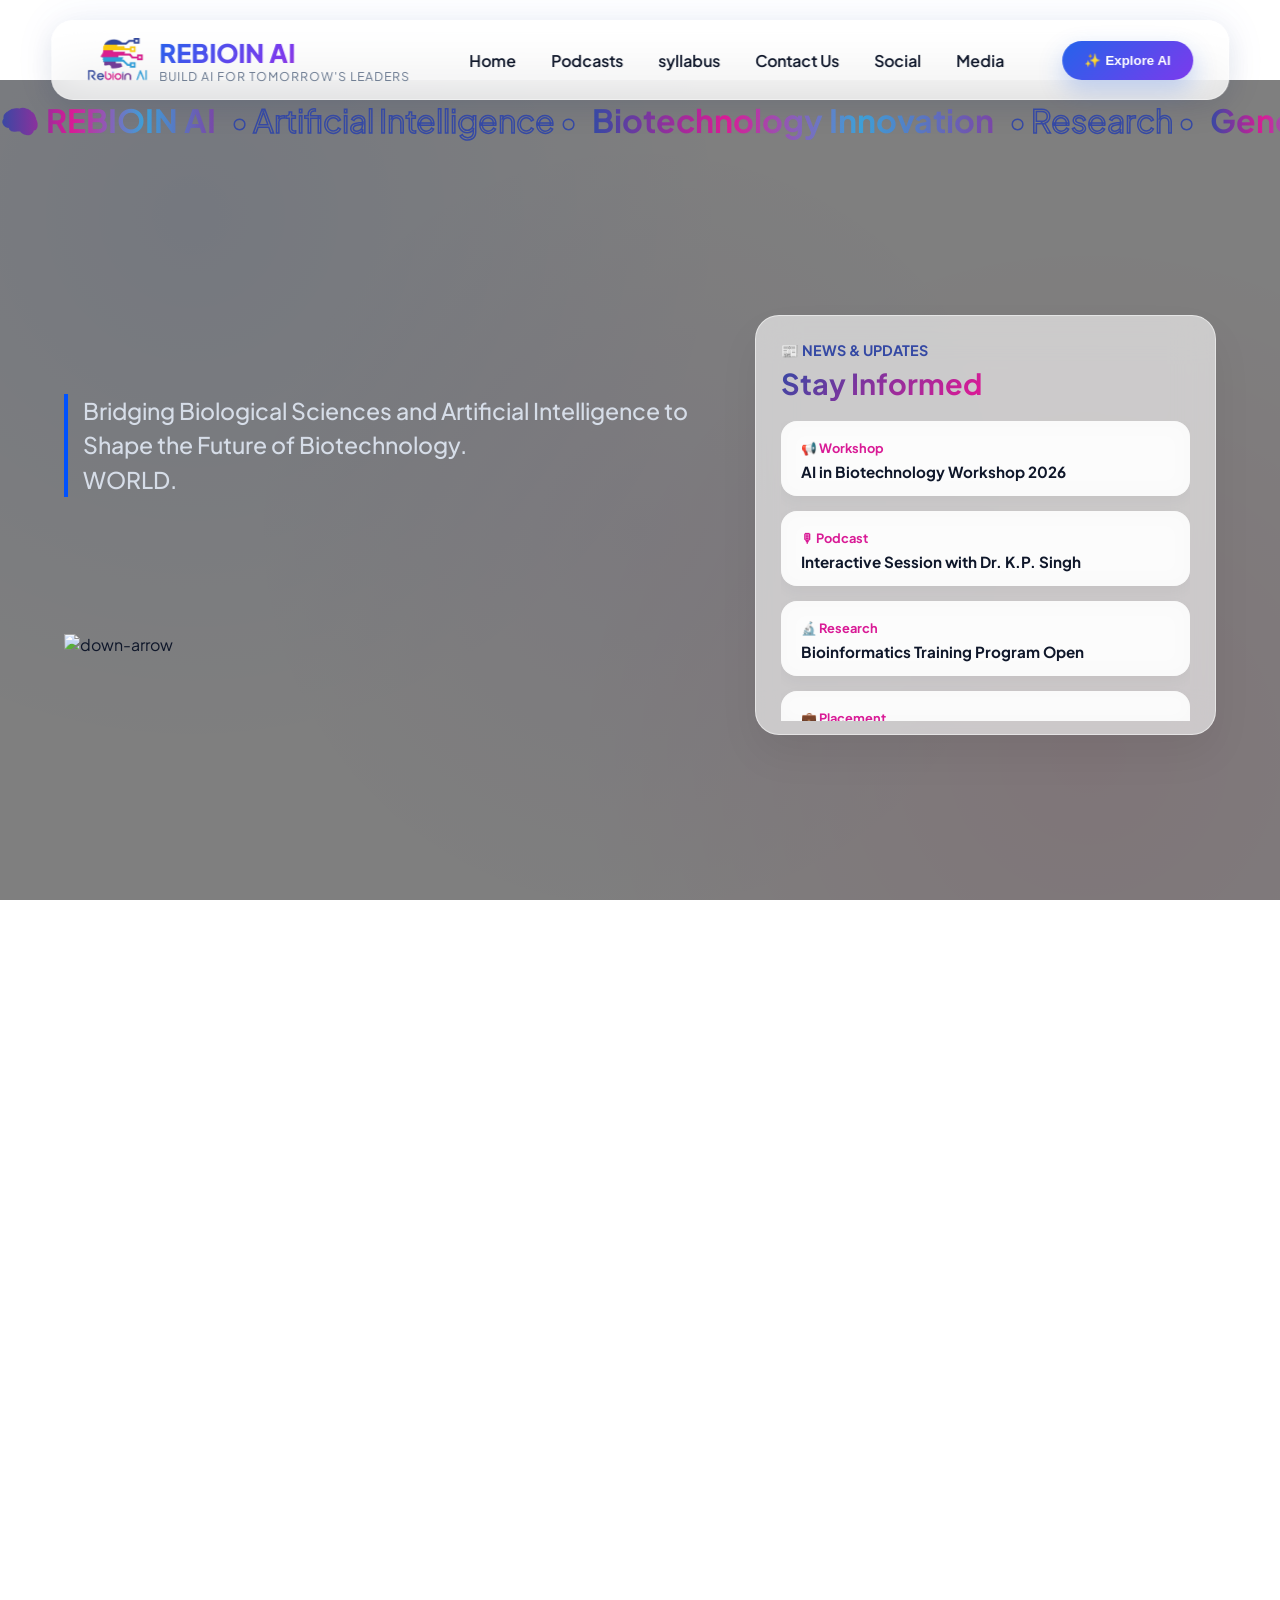
==== index.html @ 6876554f "demo" ====
<!DOCTYPE html>
<html lang="en">
<head>
    <meta charset="UTF-8">
    <meta http-equiv="X-UA-Compatible" content="IE=edge">
    <meta name="viewport" content="width=device-width, initial-scale=1.0">
    <title>REBIOIN AI</title>
    <link rel="stylesheet" href="style.css">
    <link rel="stylesheet" href="https://cdn.jsdelivr.net/npm/locomotive-scroll@3.5.4/dist/locomotive-scroll.css">
</head>
<body>
  <nav class="navbar">

    <div class="logo">
        <span class="logo-icon"></span>
        <div class="logo-text">
            <h2>REBIOIN AI</h2>
            <span>BUILD AI FOR TOMORROW'S LEADERS</span>
        </div>
    </div>

    <ul class="nav-links">
        <li><a href="#home">Home</a></li>
        <li><a href="podcase.html">Podcasts</a></li>
        <!-- <li><a href="#research">Research</a></li> -->
        <li><a href="sallybus.html"> syllabus </a></li>
         <li><a href="contact.html"> Contact Us </a></li>
          <li><a href="social.html"> Social </a></li>
           <li><a href="gallery.html"> Media </a></li>
        <!-- <li><a href="AdityaNathResume.pdf">Resume</a></li> -->
    </ul>

    <div class="nav-actions">
        <button class="ai-btn">
            ✨ Explore AI
        </button>
    </div>

</nav>

    <div id="main">
        <div id="page">
            <div class="hero-overlay"></div>
           <video autoplay muted loop playsinline class="bg-video">
        <source src="video/pod.mp4" type="video/mp4">
    </video>
            <div id="loop">
                <h1>
                    <b>🧠 REBIOIN AI</b>
                    <span> • Artificial Intelligence • </span>
                    <b><i>Biotechnology Innovation</i></b>
                    <span> • Research • </span>
                    <b>Genomics</b>
                    <span> • Machine Learning • </span>
                    <b><i>Future Scientists</i></b>
                    <span> • AI Powered Discovery • </span>
                </h1>
                <h1>
                    <b>🧬 REBIOIN AI</b>
                    <span> • Artificial Intelligence • </span>
                    <b><i>Biotechnology Innovation</i></b>
                    <span> • Research • </span>
                    <b>Genomics</b>
                    <span> • Machine Learning • </span>
                    <b><i>Future Scientists</i></b>
                    <span> • AI Powered Discovery • </span>
                </h1>
                <h1>
                    <b>🤖 REBIOIN AI</b>
                    <span> • Artificial Intelligence • </span>
                    <b><i>Biotechnology Innovation</i></b>
                    <span> • Research • </span>
                    <b>Genomics</b>
                    <span> • Machine Learning • </span>
                    <b><i>Future Scientists</i></b>
                    <span> • AI Powered Discovery • </span>
                </h1>
            </div>

            <div class="hero-container">
                <div class="hero-left">
                    <h3> Bridging Biological Sciences and Artificial Intelligence to <br> Shape the Future of Biotechnology. <br> WORLD.</h3>
                    <img src="F:\backend\cyber\CYBERFICTION\male0145.png" alt="down-arrow" id="down-arrow">
                </div>

                <!-- News Section moved to First Page -->
                <div class="news-panel">
                    <div class="panel-header">
                        <h3>📰 NEWS & UPDATES</h3>
                        <h1>Stay Informed</h1>
                    </div>

                    <div class="news-wrapper">
                        <div class="news-track">
                            <div class="news-card">
                                <span>📢 Workshop</span>
                                <h4>AI in Biotechnology Workshop 2026</h4>
                            </div>
                            <div class="news-card">
                                <span>🎙 Podcast</span>
                                <h4>Interactive Session with Dr. K.P. Singh</h4>
                            </div>
                            <div class="news-card">
                                <span>🔬 Research</span>
                                <h4>Bioinformatics Training Program Open</h4>
                            </div>
                            <div class="news-card">
                                <span>💼 Placement</span>
                                <h4>Industry Internship Applications Started</h4>
                            </div>
                            <div class="news-card">
                                <span>🧬 Event</span>
                                <h4>Laboratory Skill Development Camp</h4>
                            </div>

                            <!-- Duplicate for smooth loop -->
                            <div class="news-card">
                                <span>📢 Workshop</span>
                                <h4>AI in Biotechnology Workshop 2026</h4>
                            </div>
                            <div class="news-card">
                                <span>🎙 Podcast</span>
                                <h4>Interactive Session with Dr. K.P. Singh</h4>
                            </div>
                            <div class="news-card">
                                <span>🔬 Research</span>
                                <h4>Bioinformatics Training Program Open</h4>
                            </div>
                        </div>
                    </div>
                </div>
            </video>
            </div>
            
            
        </div>

        <div id="page2">
            <div id="text1">
                <h3>PODCAST SERIES / AI • BIOTECH • RESEARCH</h3>
                <h1>
                    INSIGHTS<br>
                    FROM INDUSTRY<br>
                    LEADERS
                </h1>

                <p class="subtitle">
                    Conversations with researchers, innovators,
                    professors, entrepreneurs and AI pioneers
                    shaping the future of biotechnology.
                </p>
            </div>

            <div class="podcast-mic">
                <div class="mic-glow"></div>
                <div class="mic-body">🎙️</div>
                <div class="sound-wave wave1"></div>
                <div class="sound-wave wave2"></div>
                <div class="sound-wave wave3"></div>
            </div>

            <div id="podcast-container">
                <div class="podcast-card">
                    <span class="podcast-date">25 July 2026</span>
                    <h2>Journey of Dr. K.P. Singh</h2>
                    <p>
                        From mentoring IIT aspirants to becoming an
                        Associate Professor. An interactive session
                        on education, innovation and research.
                    </p>
                </div>

                <div class="podcast-card">
                    <span class="podcast-date">29 July 2026</span>
                    <h2>Dr. Atul Khajuria</h2>
                    <p>
                        From Research to Patent Filing.
                        Learn how scientific discoveries
                        become intellectual property and
                        commercial innovations.
                    </p>
                </div>

                <div class="podcast-center">
                    <div class="mic-ring ring1"></div>
                    <div class="mic-ring ring2"></div>
                    <div class="mic-ring ring3"></div>
                    <div class="main-mic">🎙️</div>
                    <p>REBION AI PODCAST SERIES</p>
                </div>

                <div class="audio-wave">
                    <span></span>
                    <span></span>
                    <span></span>
                    <span></span>
                    <span></span>
                    <span></span>
                    <span></span>
                </div>
            </div>

            <!-- Floating AI Elements -->
            <div class="ai-bubble ai1">🧬</div>
            <div class="ai-bubble ai2">🤖</div>
            <div class="ai-bubble ai3">⚛️</div>
            <div class="ai-bubble ai4">💡</div>

            <!-- Logo Marquee -->
            <div class="logo-strip">
                <div class="logo-track">
                    <img src="utu.png" alt="Logo 1">
                    <img src="baddi.jpg" alt="Logo 2">
                    <img src="BFIT.jpg" alt="Logo 3">
                    <img src="sgrru.png" alt="Logo 4">
                    <!-- <img src="https://i.pinimg.com/1200x/55/4f/68/554f682b3b9f1281542e7951283f2829.jpg"> -->
                </div>
            </div>
        </div>

        <div id="page3">
            <video autoplay muted loop playsinline class="page3-bg-video">
        <source src="video/pint-upscaled.mp4" type="video/mp4">
    </video>
            <div class="section-title">
                <h3>Research • Innovation • Excellence</h3>
                <h1>SHAPING FUTURES<br>WITH PROVEN<br>EXCELLENCE</h1>
            </div>

            <section class="stats-section">
                <div class="stats-grid">
                    <div class="stat-card">
                        <h3 class="counter" data-target="40000">0</h3>
                        <p>Students Trained</p>
                    </div>
                    <div class="stat-card">
                        <h3 class="counter" data-target="800">0</h3>
                        <p>Colleges & Universities</p>
                    </div>
                    <div class="stat-card">
                        <h3 class="counter" data-target="300">0</h3>
                        <p>Placement Companies</p>
                    </div>
                    <div class="stat-card">
                        <h3 class="counter" data-target="10">0</h3>
                        <p>Skill Centers</p>
                    </div>
                    <div class="stat-card">
                        <h3 class="counter decimal" data-target="4.7">0</h3>
                        <p>Star Rating ⭐</p>
                    </div>
                </div>
            </section>

            <div class="section-divider">
                <span>🧬 Research Team Structure 🧬</span>
            </div>

            <div class="hierarchy">
                <div class="person ceo">
                    <div class="icon"><img src="./founder.jpeg" alt="CEO"></div>
                    <h3>Founder</h3>
                    <p>Leadership</p>
                </div>

                <div class="vertical-line"></div>

                <div class="row">
                   
                    <div class="person">
                        <div class="icon"><img src="./male0001.png" alt="BDE"></div>
                        <!-- <h3>AI Research Lead</h3> -->
                        <p>Business Development Head</p>
                    </div>
                    
                </div>

                <div class="row small">
                    <div class="person mini">
                        <h4>Research Associates</h4>
                    </div>
                    <div class="person mini">
                        <h4>Data Scientists</h4>
                    </div>
                    <div class="person mini">
                        <h4>Lab Technicians</h4>
                    </div>
                    <div class="person mini">
                        <h4>Students & Interns</h4>
                    </div>
                </div>
            </div>
        </div>

        <div id="page5">
            <div class="service-header">
                <h3>OUR COMPREHENSIVE SERVICES</h3>
                <h1>
                    Empowering Biotech Innovation
                    <br>
                    Through Expert Training
                    <br>
                    & Research Services
                </h1>
                <p>
                    From biotechnology education and research support
                    to AI-driven bioinformatics solutions, we help
                    students, institutions and organizations achieve
                    scientific excellence.
                </p>
            </div>

            <div class="services-grid">
                <div class="service-card">
                    <div class="service-icon">🧬</div>
                    <h3>Biotechnology Training</h3>
                    <p>
                        Industry-focused programs in Molecular Biology,
                        Genetics, Microbiology and Biotechnology.
                    </p>
                </div>
                <div class="service-card">
                    <div class="service-icon">🤖</div>
                    <h3>AI & Bioinformatics</h3>
                    <p>
                        Genomic analysis, machine learning applications
                        and computational biology solutions.
                    </p>
                </div>
                <div class="service-card">
                    <div class="service-icon">🔬</div>
                    <h3>Research Support</h3>
                    <p>
                        Guidance for research projects, publications,
                        data analysis and scientific writing.
                    </p>
                </div>
                <div class="service-card">
                    <div class="service-icon">📊</div>
                    <h3>Industrial Workshops</h3>
                    <p>
                        Hands-on workshops connecting academic learning
                        with real-world biotechnology applications.
                    </p>
                </div>
                <div class="service-card">
                    <div class="service-icon">🎓</div>
                    <h3>Career Development</h3>
                    <p>
                        Placement preparation, skill enhancement and
                        professional mentoring programs.
                    </p>
                </div>
                <div class="service-card">
                    <div class="service-icon">🏢</div>
                    <h3>Institutional Collaboration</h3>
                    <p>
                        Partnerships with colleges, universities and
                        industry for innovation and growth.
                    </p>
                </div>
            </div>
        </div>
    </div>

    <script src="https://cdn.jsdelivr.net/npm/locomotive-scroll@3.5.4/dist/locomotive-scroll.js"></script>
    <script src="https://cdnjs.cloudflare.com/ajax/libs/gsap/3.11.5/gsap.min.js" integrity="sha512-cOH8ndwGgPo+K7pTvMrqYbmI8u8k6Sho3js0gOqVWTmQMlLIi6TbqGWRTpf1ga8ci9H3iPsvDLr4X7xwhC/+DQ==" crossorigin="anonymous" referrerpolicy="no-referrer"></script>
    <script src="https://cdnjs.cloudflare.com/ajax/libs/gsap/3.11.5/ScrollTrigger.min.js" integrity="sha512-AMl4wfwAmDM1lsQvVBBRHYENn1FR8cfOTpt8QVbb/P55mYOdahHD4LmHM1W55pNe3j/3od8ELzPf/8eNkkjISQ==" crossorigin="anonymous" referrerpolicy="no-referrer"></script>
    <script src="script.js"></script>
</body>
</html>
---- style.css ----
@import url('https://fonts.googleapis.com/css2?family=Plus+Jakarta+Sans:ital,wght@0,400;0,700;0,800;1,400&display=swap');

:root {
  /* Ultra White Canvas & Light Surfaces */
  --bg-white: #ffffff;
  --bg-subtle: #f8fafc;
  --bg-card: rgba(255, 255, 255, 0.85);
  --text-dark: #0f172a;
  --text-muted: #64748b;
  
  /* High-Contrast Vivid Accents */
  --bright-blue: #0052ff;
  --bright-pink: #ff0055;
  --bright-purple: #7928ca;
  
  --gradient-vivid: linear-gradient(135deg, #0052ff 0%, #7928ca 50%, #ff0055 100%);
  --gradient-sunset: linear-gradient(135deg, #ff0055 0%, #ff6b00 100%);
  --shadow-colorful: 0 20px 40px -15px rgba(0, 82, 255, 0.15);
}

* {
  margin: 0;
  padding: 0;
  box-sizing: border-box;
}

html, body {
  height: 100%;
  width: 100%;
  background-color: var(--bg-white);
  color: var(--text-dark);
  font-family: 'Plus Jakarta Sans', sans-serif;
  overflow-x: hidden;
}

#main {
    position: relative;
    overflow-x: hidden;
    overflow-y: visible;
}

/* Bright White Backgrounds with Vibrant Soft Glows */
#page, #page1, #page2, #page3 {
  position: relative;
  min-height: 100vh;
  width: 100vw;
  background-color: var(--bg-white);
  background-image: 
    radial-gradient(circle at 15% 15%, rgba(0, 82, 255, 0.08) 0%, transparent 40%),
    radial-gradient(circle at 85% 75%, rgba(255, 0, 85, 0.08) 0%, transparent 40%),
    radial-gradient(circle at 50% 50%, rgba(121, 40, 202, 0.05) 0%, transparent 50%);
}

/* Page 1 Hero Section Container */
.hero-container {
  display: flex;
  align-items: center;
  justify-content: space-between;
  padding: 12% 5% 5% 5%;
  width: 100%;
  gap: 30px;
}

.hero-left {
  width: 55%;
  position: relative;
}

.hero-left > h3 {
  font-weight: 500;
  font-size: 1.8vw;
  color: #d6dde8;
  border-left: 4px solid var(--bright-blue);
  padding-left: 15px;
  line-height: 1.5;
}

#down-arrow {
     width: 224px;
    margin-top: 137px;
}

/* News Panel on First Page */
.news-panel {
  width: 40%;
  height: 420px;
  background: rgba(255, 255, 255, 0.6);
  backdrop-filter: blur(20px);
  padding: 25px;
  border-radius: 24px;
  border: 1px solid rgba(255, 255, 255, 0.5);
  box-shadow: 0 20px 40px rgba(0,0,0,.06);
}

.panel-header h3 {
  color: #3549A4;
  font-size: 0.9rem;
  margin-bottom: 5px;
}

.panel-header h1 {
  font-size: 1.8rem;
  background: linear-gradient(135deg, #3549A4, #D91B96, #3DA0D8);
  -webkit-background-clip: text;
  -webkit-text-fill-color: transparent;
}

.news-wrapper {
  margin-top: 20px;
  height: 300px;
  overflow: hidden;
  position: relative;
}

.news-track {
  animation: newsScroll 18s linear infinite;
}

.news-track:hover {
  animation-play-state: paused;
}

.news-card {
  background: rgba(255, 255, 255, 0.85);
  backdrop-filter: blur(10px);
  padding: 15px 20px;
  margin-bottom: 15px;
  border-radius: 16px;
  box-shadow: 0 5px 15px rgba(0,0,0,.04);
}

.news-card span {
  color: #D91B96;
  font-weight: 700;
  font-size: 0.8rem;
}

.news-card h4 {
  margin-top: 5px;
  color: #0f172a;
  font-size: 0.95rem;
}

@keyframes newsScroll {
  0% { transform: translateY(0); }
  100% { transform: translateY(-50%); }
}

/* Marquee / Infinite Text Loop */
#loop {
  display: flex;
  position: absolute;
  top: 10%;
  height: 15%;
  width: 100%;
  font-size: 40px;
  white-space: nowrap;
  overflow: hidden;
  padding: 20px 0;
}

#loop h1 {
  font-size: 2.5vw;
  font-weight: 400;
  margin-right: 40px;
  animation: anim 25s linear infinite;
  color: #1e293b;
}

#loop h1 b {
  background: linear-gradient(90deg, #3549A4, #D91B96, #3DA0D8, #7A46A7);
  -webkit-background-clip: text;
  -webkit-text-fill-color: transparent;
}

#loop h1 span {
  color: transparent;
  -webkit-text-stroke: 1.5px #3549A4;
  margin: 0 10px;
}

#loop h1 i {
  font-style: normal;
  color: #D91B96;
}

@keyframes anim {
  0% { transform: translateX(0%); }
  100% { transform: translateX(-100%); }
}

/* Page 2 Styling */
#page2 {
  position: relative;
  min-height: 100vh;
  width: 100%;
  overflow: hidden;
  display: flex;
  align-items: center;
  justify-content: space-between;
  padding: 0 8vw;
}

#text1 {
  width: 45%;
  z-index: 2;
}

#text1 h3 {
  color: var(--bright-purple);
  letter-spacing: 2px;
  margin-bottom: 15px;
}

#text1 h1 {
  font-size: 5rem;
  line-height: 1.05;
  font-weight: 800;
  background: var(--gradient-vivid);
  -webkit-background-clip: text;
  -webkit-text-fill-color: transparent;
}

.subtitle {
  margin-top: 25px;
  color: var(--text-muted);
  font-size: 1.1rem;
  line-height: 1.8;
}

#podcast-container {
  width: 40%;
  display: flex;
  flex-direction: column;
  gap: 25px;
  z-index: 2;
}

.podcast-card {
  background: rgba(255,255,255,.75);
  backdrop-filter: blur(18px);
  padding: 30px;
  border-radius: 24px;
  border: 1px solid rgba(255,255,255,.3);
  box-shadow: 0 20px 40px rgba(0,0,0,.08);
  transition: .4s;
}

.podcast-card:hover {
  transform: translateY(-10px);
}

.podcast-date {
  display: inline-block;
  margin-bottom: 15px;
  padding: 8px 16px;
  border-radius: 50px;
  background: linear-gradient(135deg,#2563eb,#7c3aed);
  color: white;
  font-size: .85rem;
  font-weight: 600;
}

.podcast-card h2 {
  margin-bottom: 12px;
  font-size: 1.8rem;
  color: #0f172a;
}

.podcast-card p {
  color: #64748b;
  line-height: 1.7;
}

/* AI Floating Elements */
.ai-bubble {
  position: absolute;
  font-size: 3rem;
  opacity: .12;
  animation: float 8s ease-in-out infinite;
}

.ai1 { top: 10%; left: 20%; }
.ai2 { top: 20%; right: 15%; }
.ai3 { bottom: 25%; left: 12%; }
.ai4 { bottom: 15%; right: 25%; }

@keyframes float {
  0%, 100% { transform: translateY(0); }
  50% { transform: translateY(-25px); }
}

/* Logo Marquee */
.logo-strip {
  position: absolute;
  bottom: 0;
  left: 0;
  width: 100%;
  height: 110px;
  overflow: hidden;
  background: rgba(255,255,255,.6);
  backdrop-filter: blur(15px);
  border-top: 1px solid rgba(255,255,255,.4);
}

.logo-track {
  display: flex;
  align-items: center;
  gap: 80px;
  width: max-content;
  height: 100%;
  animation: scrollLogo 5s linear infinite;
}

.logo-track img {
  height: 45px;
  filter: grayscale(100%);
  opacity: .8;
}

@keyframes scrollLogo {
  from { transform: translateX(0); }
  to { transform: translateX(100%); }
}

/* Page 3 Styling */
#page3 {
  position: relative;
  min-height: 180vh;
  width: 100%;
  padding: 120px 5%;
}

.section-title {
  text-align: center;
  margin-bottom: 80px;
}

.section-title h3 {
  color: #64748b;
  letter-spacing: 2px;
}

.section-title h1 {
  font-size: 2rem;
  font-weight: 700;
  background: linear-gradient(90deg, #3549A4, #D91B96, #3DA0D8);
  -webkit-background-clip: text;
  -webkit-text-fill-color: transparent;
}

.hierarchy {
  display: flex;
  flex-direction: column;
  align-items: center;
}

.person {
  width: 250px;
  background: rgba(255,255,255,.8);
  backdrop-filter: blur(15px);
  border-radius: 24px;
  padding: 25px;
  text-align: center;
  box-shadow: 0 15px 30px rgba(0,0,0,.08);
}

.icon img {
 width: 151px;
    height: 150px;
    border-radius: 14%;
    object-fit: cover;
    background-position: center;
    background-size: cover;
}
.icon {
  font-size: 3rem;
  margin-bottom: 10px;
 
}

.person h3 {
  margin-bottom: 8px;
  color: #3549A4;
}

.person p {
  color: #64748b;
}

.vertical-line {
  width: 3px;
  height: 60px;
  background: linear-gradient(#3549A4, #D91B96);
}

.row {
  display: flex;
  gap: 40px;
  margin-top: 40px;
  position: relative;
}

.row::before {
  content: "";
  position: absolute;
  top: -25px;
  left: 50%;
  transform: translateX(-50%);
  width: 80%;
  height: 3px;
  background: linear-gradient(90deg, #3549A4, #D91B96, #3DA0D8);
}

.mini {
  width: 200px;
  padding: 18px;
}

.small {
  margin-top: 50px;
}

/* Crisp White Floating Navigation Bar */
.navbar {
  position: fixed;
  top: 20px;
  left: 50%;
  transform: translateX(-50%);
  width: 92%;
  height: 80px;
  display: flex;
  align-items: center;
  justify-content: space-between;
  padding: 0 35px;
  z-index: 999;
  background: rgba(255,255,255,0.75);
  backdrop-filter: blur(25px);
  border: 1px solid rgba(255,255,255,0.4);
  border-radius: 22px;
  box-shadow: 0 10px 30px rgba(0,0,0,.08), 0 0 40px rgba(37,99,235,.08);
}

.logo {
  display: flex;
  align-items: center;
  gap: 12px;
}

.logo-icon {
  background-image: url("./logo.jpeg");
  background-size: cover;
  width: 60px;
  height: 45px;
}

.logo-text {
  display: flex;
  flex-direction: column;
}

.logo-text h2 {
  margin: 0;
  font-size: 1.6rem;
  font-weight: 800;
  background: linear-gradient(135deg, #2563eb, #7c3aed, #ec4899);
  -webkit-background-clip: text;
  -webkit-text-fill-color: transparent;
}

.logo-text span {
  font-size: .75rem;
  color: #64748b;
  letter-spacing: 1px;
  text-transform: uppercase;
}

.nav-links {
  display: flex;
  list-style: none;
  gap: 35px;
}

.nav-links a {
  position: relative;
  text-decoration: none;
  color: #0f172a;
  font-weight: 600;
  transition: .3s;
}

.nav-links a:hover {
  color: #2563eb;
}

.nav-links a::after {
  content: '';
  position: absolute;
  left: 0;
  bottom: -6px;
  width: 0%;
  height: 2px;
  background: linear-gradient(90deg, #2563eb, #7c3aed);
  transition: .3s;
}

.nav-links a:hover::after {
  width: 100%;
}

.ai-btn {
  border: none;
  cursor: pointer;
  padding: 12px 22px;
  border-radius: 50px;
  color: white;
  font-weight: 700;
  background: linear-gradient(135deg, #2563eb, #7c3aed);
  box-shadow: 0 10px 25px rgba(37,99,235,.25);
  transition: .3s;
}

.ai-btn:hover {
  transform: translateY(-3px);
}

.stats-section {
  padding: 60px 8%;
  text-align: center;
  margin-bottom: 60px;
}

.stats-grid {
  display: flex;
  justify-content: center;
  flex-wrap: wrap;
  gap: 30px;
}

.stat-card {
  width: 220px;
  padding: 30px;
  background: rgba(255,255,255,.8);
  backdrop-filter: blur(15px);
  border-radius: 24px;
  box-shadow: 0 15px 30px rgba(0,0,0,.08);
  transition: .3s;
}

.stat-card:hover {
  transform: translateY(-8px);
}

.stat-card h3 {
  font-size: 3rem;
  font-weight: 900;
  color: #3549A4;
}

.stat-card p {
  margin-top: 10px;
  color: #64748b;
}

.section-divider {
  text-align: center;
  margin: 80px 0;
  font-size: 1.5rem;
  font-weight: 700;
  color: #3549A4;
}

/* Page 5 Services */
#page5 {
  min-height: 100vh;
  width: 100%;
  padding: 120px 8%;
  position: relative;
}

.service-header {
  text-align: center;
  max-width: 900px;
  margin: auto;
  margin-bottom: 80px;
}

.service-header h3 {
  color: #3549A4;
  letter-spacing: 2px;
  margin-bottom: 15px;
}

.service-header h1 {
  font-size: 4rem;
  line-height: 1.1;
  font-weight: 900;
  background: linear-gradient(135deg, #3549A4, #D91B96, #3DA0D8);
  -webkit-background-clip: text;
  -webkit-text-fill-color: transparent;
}

.service-header p {
  margin-top: 25px;
  color: #64748b;
  font-size: 1.1rem;
  line-height: 1.8;
}

.services-grid {
  display: grid;
  grid-template-columns: repeat(3, 1fr);
  gap: 30px;
}

.service-card {
  background: rgba(255,255,255,.8);
  backdrop-filter: blur(15px);
  border-radius: 24px;
  padding: 35px;
  box-shadow: 0 15px 30px rgba(0,0,0,.08);
  transition: .4s;
}

.service-card:hover {
  transform: translateY(-10px);
}

.service-icon {
  font-size: 3rem;
  margin-bottom: 15px;
}

.service-card h3 {
  margin-bottom: 12px;
  color: #0f172a;
}

.service-card p {
  color: #64748b;
  line-height: 1.7;
}

/* Podcast Visuals */
.podcast-mic {
  position: absolute;
  top: 50%;
  left: 50%;
  transform: translate(-50%, -50%);
  width: 220px;
  height: 220px;
  display: flex;
  justify-content: center;
  align-items: center;
}

.mic-body {
  font-size: 7rem;
  z-index: 2;
  animation: micFloat 3s ease-in-out infinite;
}

.mic-glow {
  position: absolute;
  width: 120px;
  height: 120px;
  border-radius: 50%;
  background: radial-gradient(circle, rgba(217,27,150,.4), rgba(61,160,216,.1), transparent);
  animation: pulse 2s infinite;
}

.sound-wave {
  position: absolute;
  border: 3px solid rgba(61,160,216,.5);
  border-radius: 50%;
  opacity: 0;
  animation: ripple 3s infinite;
}

.wave1 { width: 120px; height: 120px; }
.wave2 { width: 160px; height: 160px; animation-delay: 1s; }
.wave3 { width: 220px; height: 220px; animation-delay: 2s; }

@keyframes ripple {
  0% { transform: scale(.6); opacity: .8; }
  100% { transform: scale(1.8); opacity: 0; }
}

@keyframes pulse {
  50% { transform: scale(1.3); }
}

@keyframes micFloat {
  50% { transform: translateY(-15px); }
}

.audio-wave {
  display: flex;
  gap: 6px;
  justify-content: center;
  margin-top: 20px;
}

.audio-wave span {
  width: 6px;
  height: 40px;
  border-radius: 20px;
  background: #D91B96;
  animation: wave 1s infinite ease-in-out;
}

.audio-wave span:nth-child(2) { animation-delay: .1s; }
.audio-wave span:nth-child(3) { animation-delay: .2s; }
.audio-wave span:nth-child(4) { animation-delay: .3s; }
.audio-wave span:nth-child(5) { animation-delay: .4s; }

@keyframes wave {
  50% { height: 80px; }
}

/* Responsive Styles */
@media (max-width: 900px) {
  .navbar {
    padding: 0 20px;
  }
  .nav-links {
    display: none;
  }
  .logo-text h2 {
    font-size: 1.3rem;
  }
  .hero-container {
    flex-direction: column;
    padding-top: 150px;
  }
  .hero-left, .news-panel {
    width: 100%;
  }
  .hero-left > h3 {
    font-size: 1.2rem;
  }
  .services-grid {
    grid-template-columns: 1fr;
  }
}
/* contact */
/* Contact Page Specific Styles */
.contact-page {
  padding: 140px 8% 80px 8%;
  display: flex;
  flex-direction: column;
  align-items: center;
}

.contact-header {
  text-align: center;
  max-width: 800px;
  margin-bottom: 50px;
}

.contact-header h3 {
  color: var(--bright-purple);
  letter-spacing: 2px;
  margin-bottom: 10px;
}

.contact-header h1 {
  font-size: 3.2rem;
  line-height: 1.15;
  font-weight: 800;
  background: var(--gradient-vivid);
  -webkit-background-clip: text;
  -webkit-text-fill-color: transparent;
}

.contact-container {
  display: flex;
  justify-content: space-between;
  width: 100%;
  gap: 40px;
  z-index: 2;
}

.contact-info {
  width: 40%;
  display: flex;
  flex-direction: column;
  gap: 20px;
}

.info-card {
  background: var(--bg-card);
  backdrop-filter: blur(18px);
  padding: 25px;
  border-radius: 20px;
  border: 1px solid rgba(255, 255, 255, 0.5);
  box-shadow: 0 15px 30px rgba(0, 0, 0, 0.05);
  display: flex;
  align-items: center;
  gap: 20px;
  transition: transform 0.3s ease;
}

.info-card:hover {
  transform: translateY(-5px);
}

.info-icon {
  font-size: 2.2rem;
  background: var(--bg-subtle);
  padding: 15px;
  border-radius: 16px;
}

.info-details h4 {
  color: var(--text-dark);
  font-size: 1.1rem;
  margin-bottom: 4px;
}

.info-details p {
  color: var(--text-muted);
  font-size: 0.95rem;
  line-height: 1.5;
}

.contact-form-card {
  width: 55%;
  background: var(--bg-card);
  backdrop-filter: blur(20px);
  padding: 40px;
  border-radius: 24px;
  border: 1px solid rgba(255, 255, 255, 0.6);
  box-shadow: 0 20px 40px rgba(0, 0, 0, 0.08);
}

.form-group {
  display: flex;
  flex-direction: column;
  margin-bottom: 20px;
}

.form-group label {
  font-size: 0.9rem;
  font-weight: 700;
  color: var(--text-dark);
  margin-bottom: 8px;
}

.form-group input,
.form-group select,
.form-group textarea {
  width: 100%;
  padding: 14px 18px;
  border-radius: 12px;
  border: 1px solid #e2e8f0;
  background: rgba(255, 255, 255, 0.9);
  font-family: inherit;
  font-size: 0.95rem;
  color: var(--text-dark);
  outline: none;
  transition: border-color 0.3s, box-shadow 0.3s;
}

.form-group input:focus,
.form-group select:focus,
.form-group textarea:focus {
  border-color: var(--bright-blue);
  box-shadow: 0 0 0 4px rgba(0, 82, 255, 0.1);
}

.submit-btn {
  width: 100%;
  padding: 16px;
  border: none;
  border-radius: 50px;
  background: var(--gradient-vivid);
  color: white;
  font-size: 1rem;
  font-weight: 700;
  cursor: pointer;
  box-shadow: var(--shadow-colorful);
  transition: transform 0.3s ease, box-shadow 0.3s ease;
}

.submit-btn:hover {
  transform: translateY(-2px);
  box-shadow: 0 25px 50px -10px rgba(0, 82, 255, 0.3);
}

@media (max-width: 900px) {
  .contact-container {
    flex-direction: column;
  }
  .contact-info, .contact-form-card {
    width: 100%;
  }
  .contact-header h1 {
    font-size: 2.2rem;
  }
}
/*video */
.bg-video {
    position: absolute;
    top: 0;
    left: 0;
    width: 100%;
    height: 100%;
    object-fit: cover;
    z-index: 0;
    pointer-events: none;
}
#page {
    position: relative;
    min-height: 100vh;
    width: 100vw;
    overflow: hidden;
}

/* Elevate interactive elements above the video */
#loop, 
.hero-container, 
.navbar {
    position: relative;
    z-index: 2;
}
.hero-overlay{
  width: 100vw;
  height: 125vh;
  background: rgba(0, 0, 0, 0.5);
  position: absolute;
  top: 0;
  left: 0;
  z-index: 1;
}
/* Container section setup */
#page3 {
    position: relative;
    width: 100%;
    min-height: 100vh;
    overflow: hidden;
}

/* Page 3 centered video */
.page3-bg-video {
    position: absolute;
    top: 50%;
    left: 50%;
    transform: translate(-50%, -50%);
    width: 500px;
    height: 500px;
    object-fit: contain; /* Keeps original aspect ratio without stretching or cropping */
    z-index: 0;
    pointer-events: none;
}

/* Ensure Page 3 content appears above the video */
.page3-content {
    position: relative;
    z-index: 2;
}
.page3-bg-video {
    position: absolute;
    top: 50%;
    left: 50%;
    transform: translate(-50%, -50%);
    width: 1000px;
    height: 1000px;
    object-fit: contain;
    z-index: 0; /* Ensure it is clickable/hoverable */
    pointer-events: auto; /* Updated from 'none' so hover events fire */
}
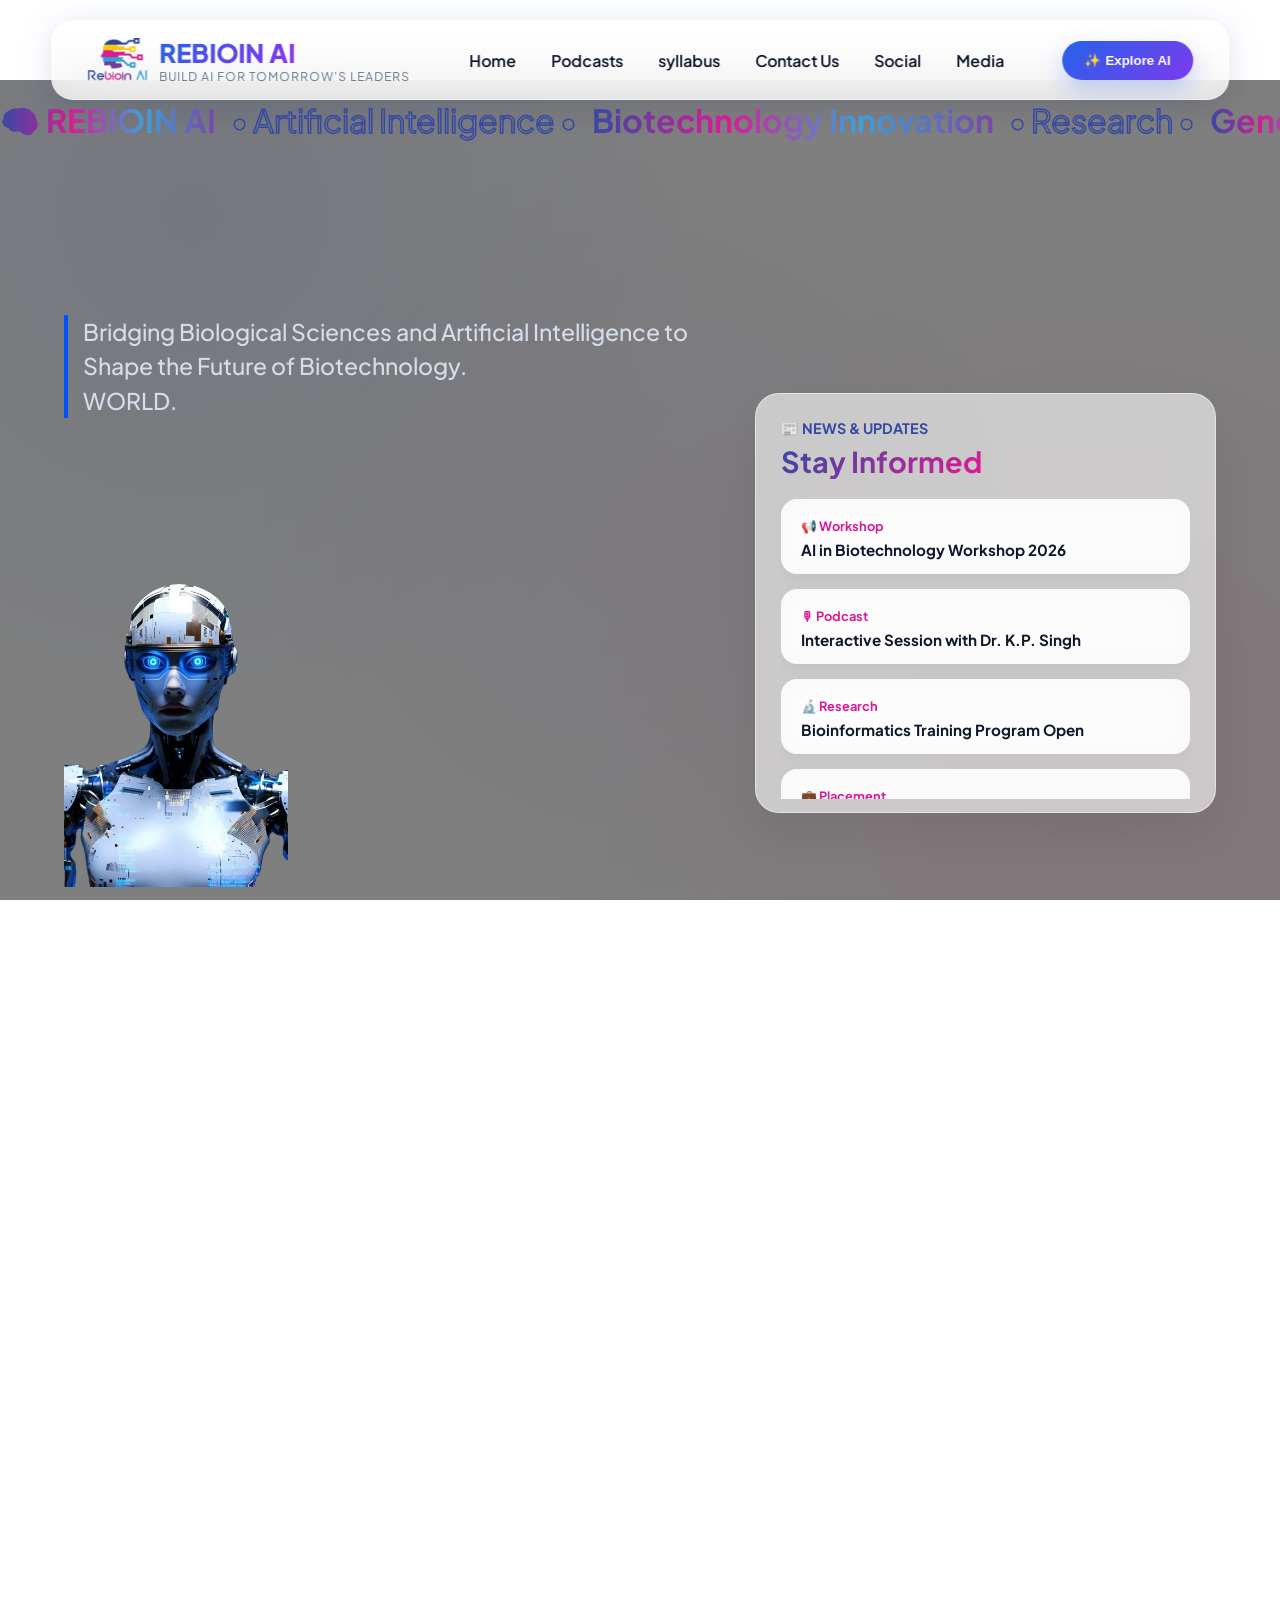
==== commit 182594f9: "Update image source path in index.html" ====
--- a/index.html
+++ b/index.html
@@ -80,7 +80,7 @@
             <div class="hero-container">
                 <div class="hero-left">
                     <h3> Bridging Biological Sciences and Artificial Intelligence to <br> Shape the Future of Biotechnology. <br> WORLD.</h3>
-                    <img src="F:\backend\cyber\CYBERFICTION\male0145.png" alt="down-arrow" id="down-arrow">
+                    <img src="male0145.png" alt="down-arrow" id="down-arrow">
                 </div>
 
                 <!-- News Section moved to First Page -->
@@ -368,4 +368,4 @@
     <script src="https://cdnjs.cloudflare.com/ajax/libs/gsap/3.11.5/ScrollTrigger.min.js" integrity="sha512-AMl4wfwAmDM1lsQvVBBRHYENn1FR8cfOTpt8QVbb/P55mYOdahHD4LmHM1W55pNe3j/3od8ELzPf/8eNkkjISQ==" crossorigin="anonymous" referrerpolicy="no-referrer"></script>
     <script src="script.js"></script>
 </body>
-</html>+</html>
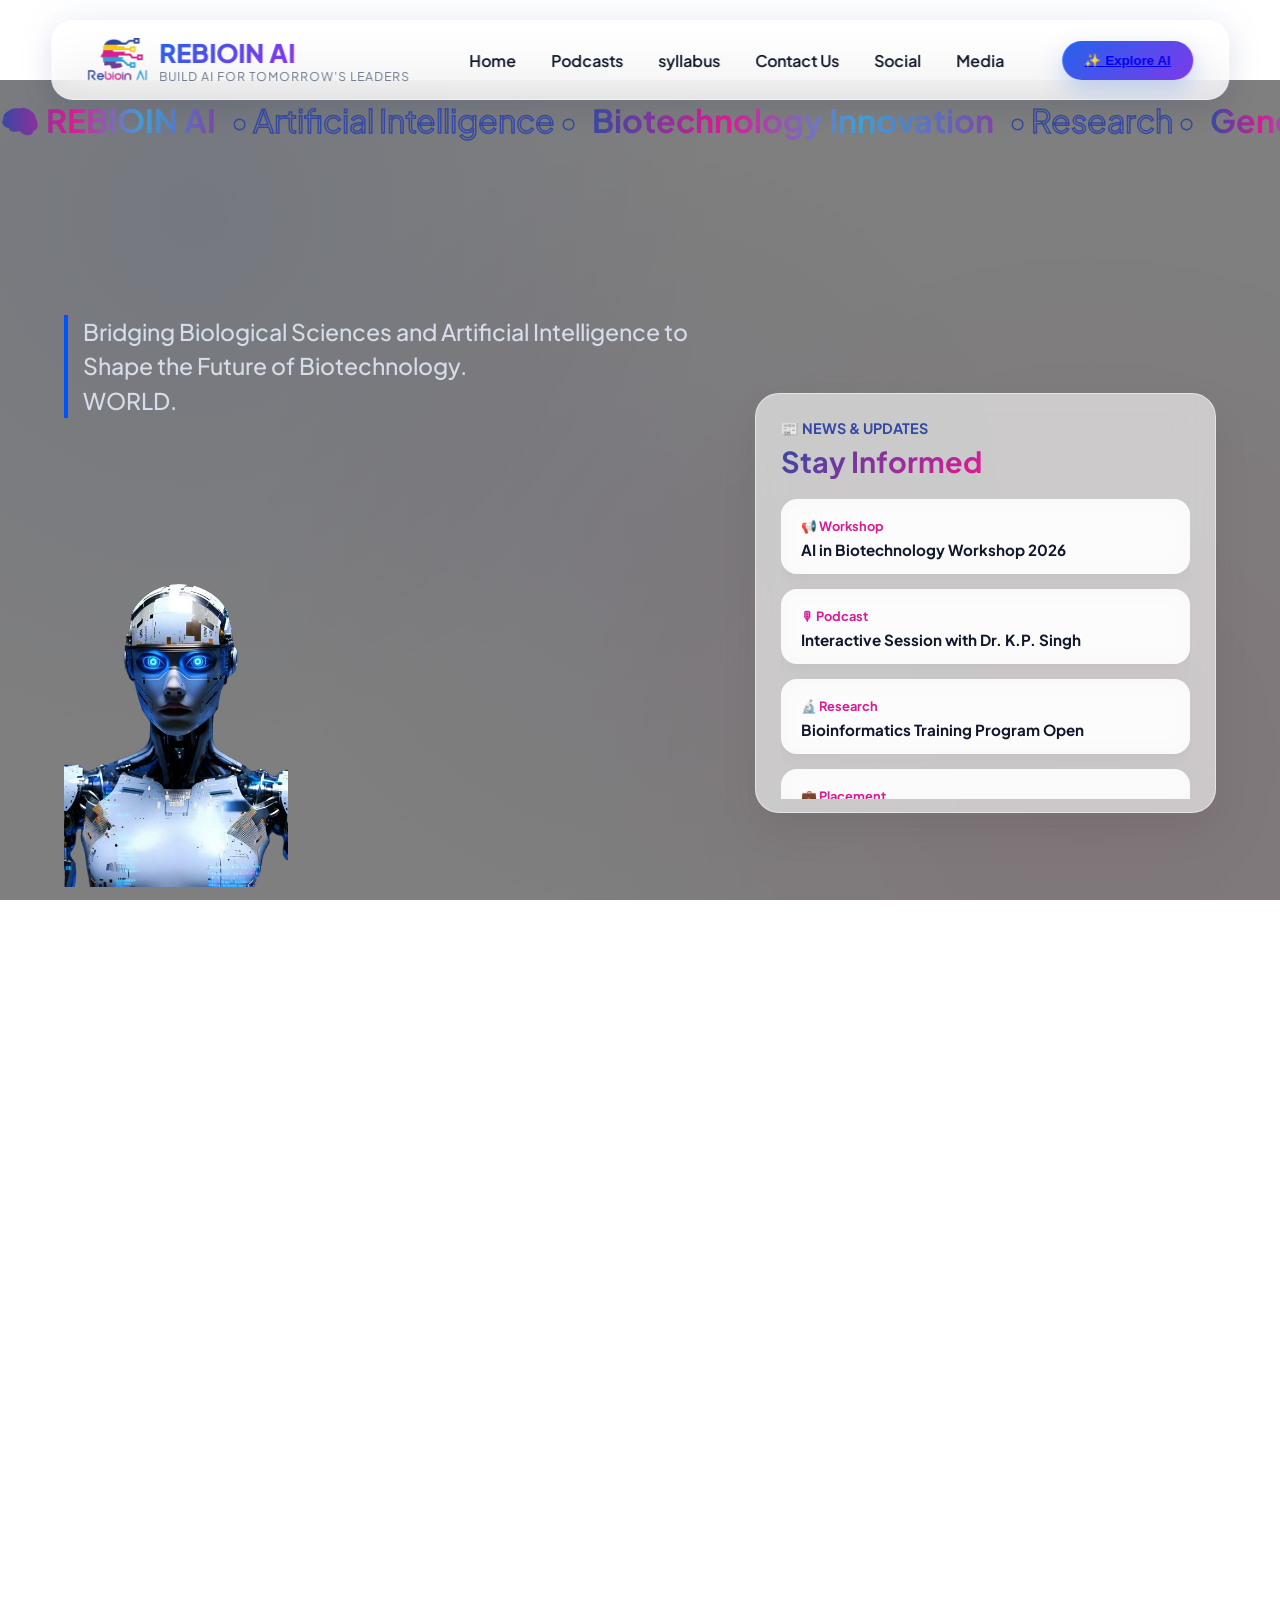
==== commit 3aa18f18: "Replace button text with link to Explore AI" ====
--- a/index.html
+++ b/index.html
@@ -32,7 +32,8 @@
 
     <div class="nav-actions">
         <button class="ai-btn">
-            ✨ Explore AI
+
+            <a href="https://bio-research-agent.vercel.app/">✨ Explore AI</a>
         </button>
     </div>
 
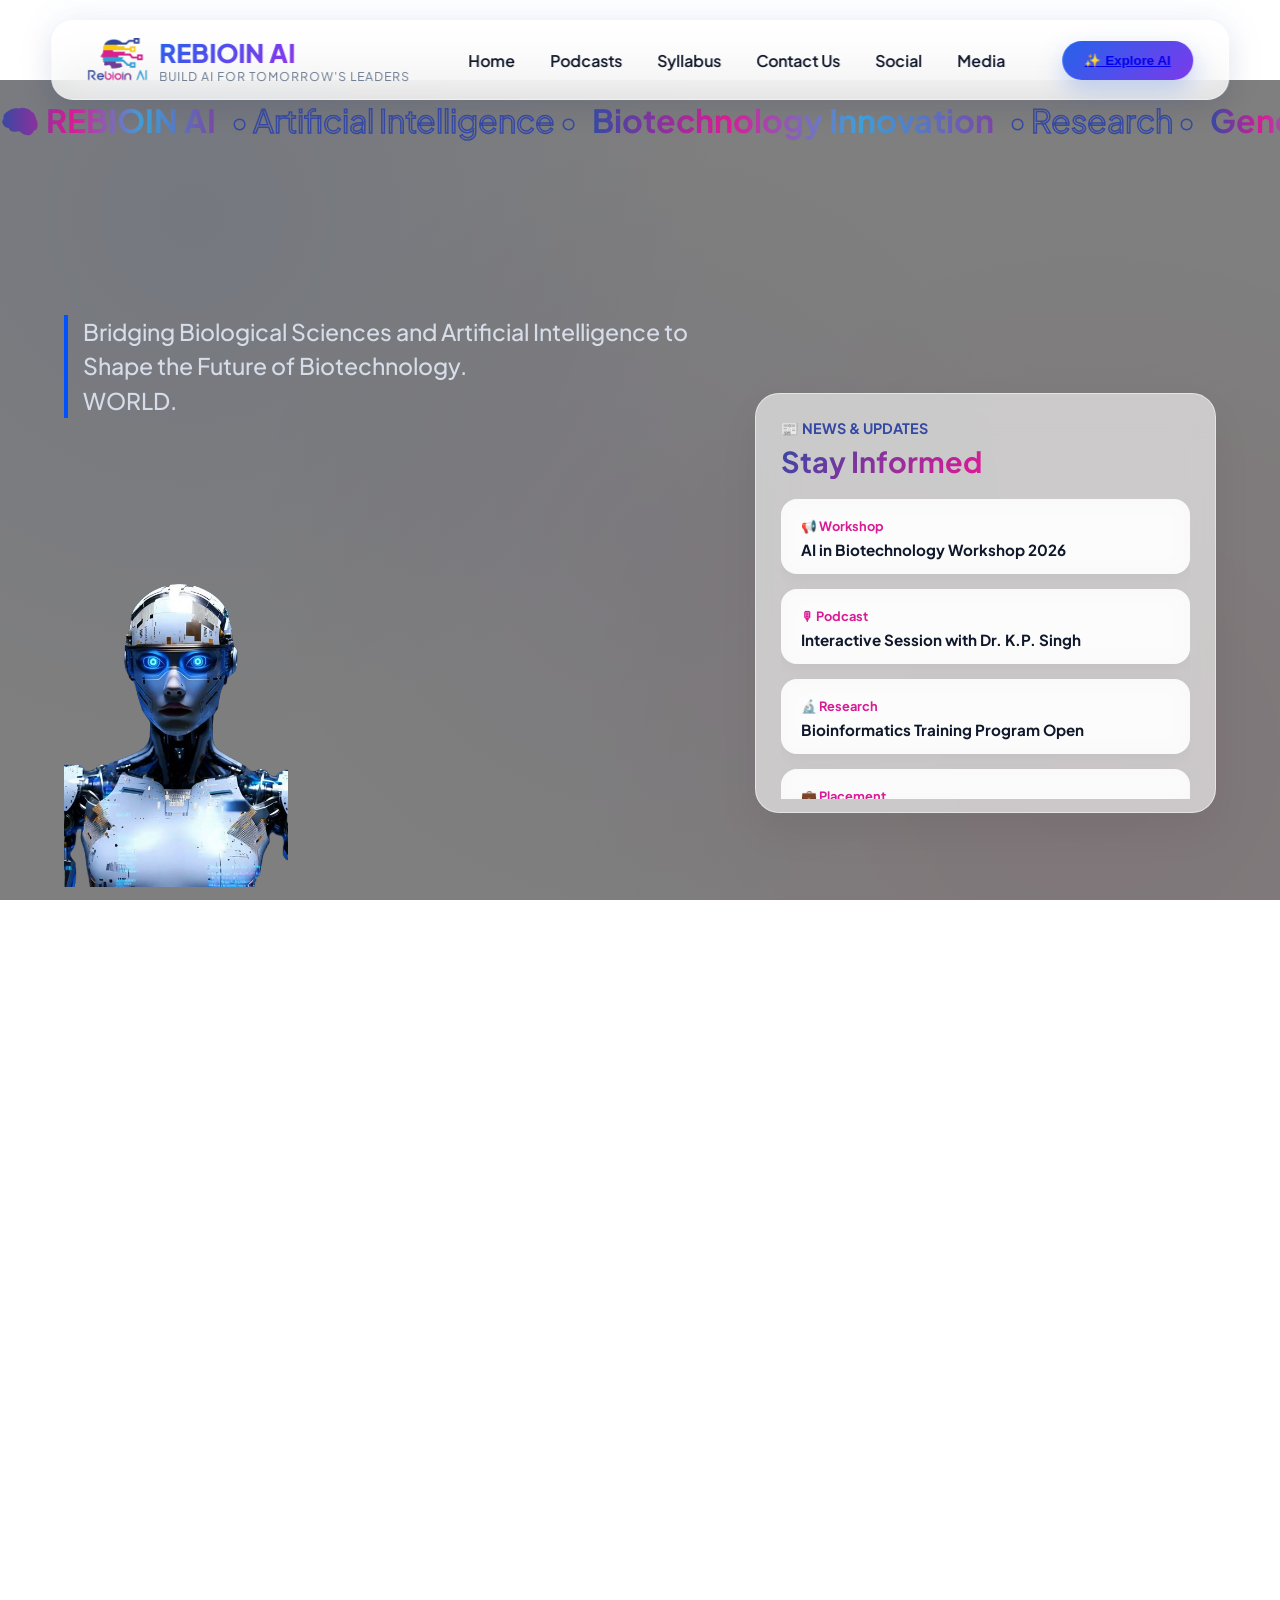
==== commit 04f4e65b: "Update index.html" ====
--- a/index.html
+++ b/index.html
@@ -23,7 +23,7 @@
         <li><a href="#home">Home</a></li>
         <li><a href="podcase.html">Podcasts</a></li>
         <!-- <li><a href="#research">Research</a></li> -->
-        <li><a href="sallybus.html"> syllabus </a></li>
+        <li><a href="sallybus.html"> Syllabus </a></li>
          <li><a href="contact.html"> Contact Us </a></li>
           <li><a href="social.html"> Social </a></li>
            <li><a href="gallery.html"> Media </a></li>
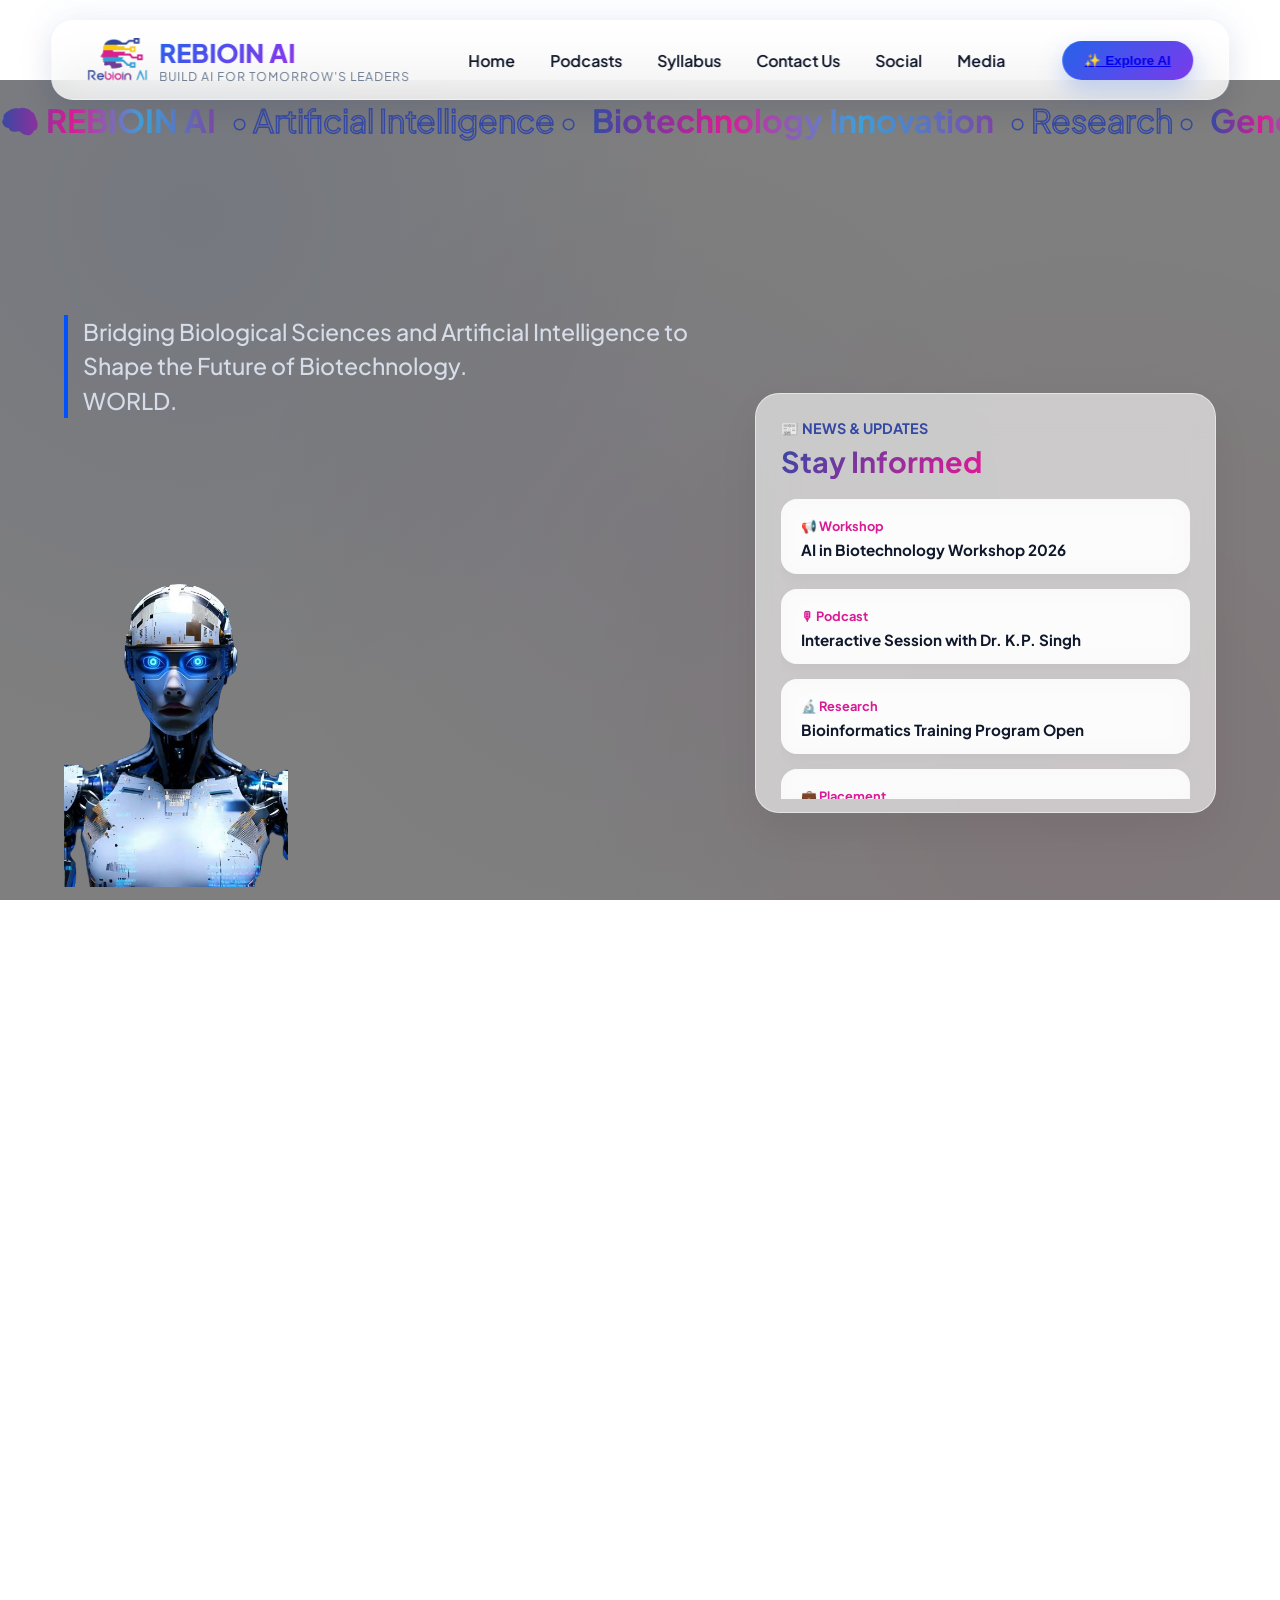
==== commit 54b3956e: "refinement" ====
--- a/index.html
+++ b/index.html
@@ -214,6 +214,7 @@
                     <img src="baddi.jpg" alt="Logo 2">
                     <img src="BFIT.jpg" alt="Logo 3">
                     <img src="sgrru.png" alt="Logo 4">
+                      <img src="https://rapturebio.com/wp-content/uploads/2018/11/Logo-1.png" alt="Logo 4">
                     <!-- <img src="https://i.pinimg.com/1200x/55/4f/68/554f682b3b9f1281542e7951283f2829.jpg"> -->
                 </div>
             </div>
@@ -264,32 +265,11 @@
                     <p>Leadership</p>
                 </div>
 
-                <div class="vertical-line"></div>
-
-                <div class="row">
-                   
-                    <div class="person">
-                        <div class="icon"><img src="./male0001.png" alt="BDE"></div>
-                        <!-- <h3>AI Research Lead</h3> -->
-                        <p>Business Development Head</p>
-                    </div>
-                    
-                </div>
-
-                <div class="row small">
-                    <div class="person mini">
-                        <h4>Research Associates</h4>
-                    </div>
-                    <div class="person mini">
-                        <h4>Data Scientists</h4>
-                    </div>
-                    <div class="person mini">
-                        <h4>Lab Technicians</h4>
-                    </div>
-                    <div class="person mini">
-                        <h4>Students & Interns</h4>
-                    </div>
-                </div>
+              
+
+               
+
+               
             </div>
         </div>
 
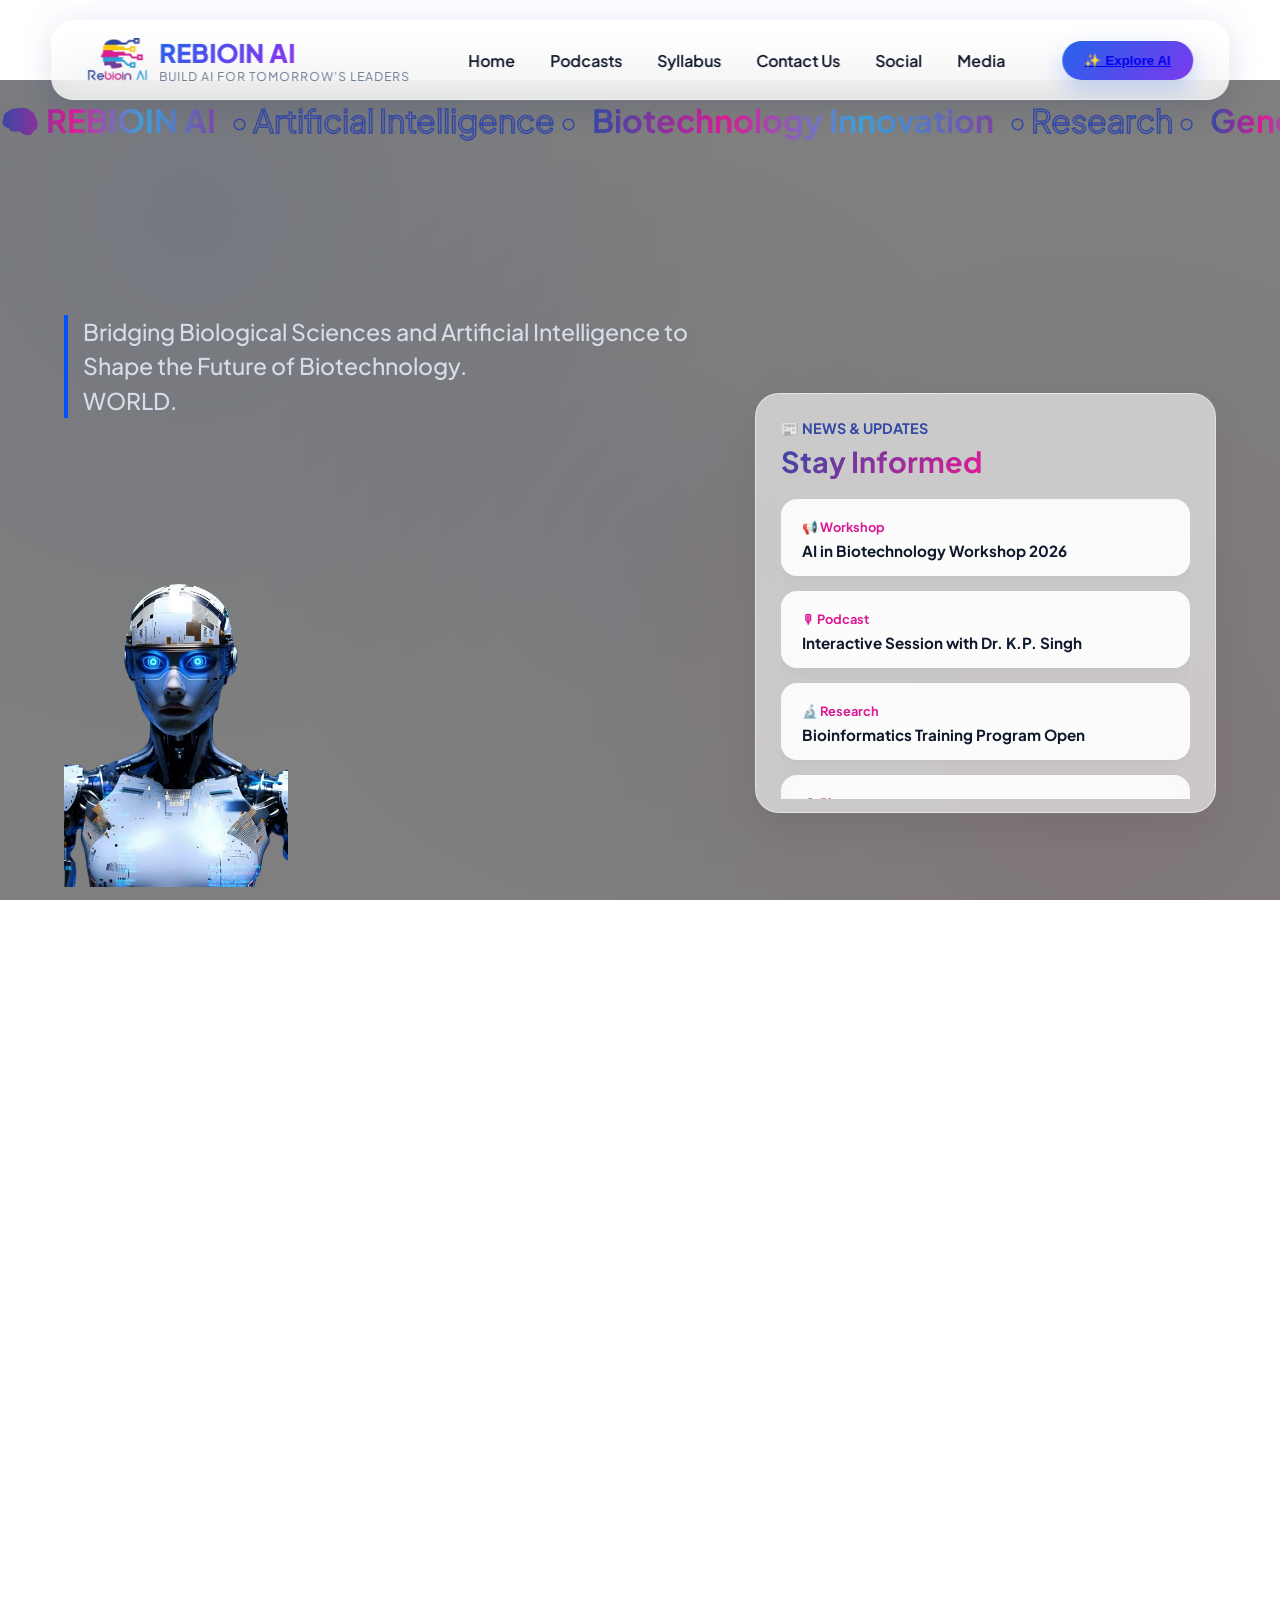
==== commit ca0bba03: "Initial commit" ====
--- a/index.html
+++ b/index.html
@@ -33,7 +33,7 @@
     <div class="nav-actions">
         <button class="ai-btn">
 
-            <a href="https://bio-research-agent.vercel.app/">✨ Explore AI</a>
+            <a href="https://urben.app/lms/">✨ Explore AI</a>
         </button>
     </div>
 
@@ -81,7 +81,7 @@
             <div class="hero-container">
                 <div class="hero-left">
                     <h3> Bridging Biological Sciences and Artificial Intelligence to <br> Shape the Future of Biotechnology. <br> WORLD.</h3>
-                    <img src="male0145.png" alt="down-arrow" id="down-arrow">
+                    <img src="male0145.png" alt="REBION AI chat assistant" id="down-arrow" title="Chat with REBION AI" role="button" tabindex="0">
                 </div>
 
                 <!-- News Section moved to First Page -->
@@ -93,44 +93,43 @@
 
                     <div class="news-wrapper">
                         <div class="news-track">
-                            <div class="news-card">
+                            <a class="news-card" href="blog-ai-workshop.html">
                                 <span>📢 Workshop</span>
                                 <h4>AI in Biotechnology Workshop 2026</h4>
-                            </div>
-                            <div class="news-card">
+                            </a>
+                            <a class="news-card" href="blog-kp-singh.html">
                                 <span>🎙 Podcast</span>
                                 <h4>Interactive Session with Dr. K.P. Singh</h4>
-                            </div>
-                            <div class="news-card">
+                            </a>
+                            <a class="news-card" href="blog-bioinformatics.html">
                                 <span>🔬 Research</span>
                                 <h4>Bioinformatics Training Program Open</h4>
-                            </div>
-                            <div class="news-card">
+                            </a>
+                            <a class="news-card" href="blog-internship.html">
                                 <span>💼 Placement</span>
                                 <h4>Industry Internship Applications Started</h4>
-                            </div>
-                            <div class="news-card">
+                            </a>
+                            <a class="news-card" href="blog-lab-camp.html">
                                 <span>🧬 Event</span>
                                 <h4>Laboratory Skill Development Camp</h4>
-                            </div>
+                            </a>
 
                             <!-- Duplicate for smooth loop -->
-                            <div class="news-card">
+                            <a class="news-card" href="blog-ai-workshop.html">
                                 <span>📢 Workshop</span>
                                 <h4>AI in Biotechnology Workshop 2026</h4>
-                            </div>
-                            <div class="news-card">
+                            </a>
+                            <a class="news-card" href="blog-kp-singh.html">
                                 <span>🎙 Podcast</span>
                                 <h4>Interactive Session with Dr. K.P. Singh</h4>
-                            </div>
-                            <div class="news-card">
+                            </a>
+                            <a class="news-card" href="blog-bioinformatics.html">
                                 <span>🔬 Research</span>
                                 <h4>Bioinformatics Training Program Open</h4>
-                            </div>
+                            </a>
                         </div>
                     </div>
                 </div>
-            </video>
             </div>
             
             
@@ -210,12 +209,24 @@
             <!-- Logo Marquee -->
             <div class="logo-strip">
                 <div class="logo-track">
-                    <img src="utu.png" alt="Logo 1">
-                    <img src="baddi.jpg" alt="Logo 2">
-                    <img src="BFIT.jpg" alt="Logo 3">
-                    <img src="sgrru.png" alt="Logo 4">
-                      <img src="https://rapturebio.com/wp-content/uploads/2018/11/Logo-1.png" alt="Logo 4">
-                    <!-- <img src="https://i.pinimg.com/1200x/55/4f/68/554f682b3b9f1281542e7951283f2829.jpg"> -->
+                    <img src="utu.png" alt="UTU">
+                    <img src="baddi.jpg" alt="Baddi University">
+                    <img src="BFIT.jpg" alt="BFIT">
+                    <img src="sgrru.png" alt="SGRRU">
+                    <img src="https://rapturebio.com/wp-content/uploads/2018/11/Logo-1.png" alt="Rapture Bio">
+                    <img src="https://seeklogo.com/free-vector-logos/linkedin" alt="LinkedIn">
+                    <img src="https://imgs.search.brave.com/rat-RPCmN1svsgIxZD6al0jOjVVY1-TnOeZc9t-ddPg/rs:fit:860:0:0:0/g:ce/aHR0cHM6Ly93d3cu/Y2l0eXBuZy5jb20v/cHVibGljL3VwbG9h/ZHMvcHJldmlldy9k/b3dubG9hZC1oZC1t/ZXRhLWZhY2Vib29r/LWxvZ28tcG5nLTcw/MTc1MTY5NDc3NzA2/N2hxcXdtM2Rvcmgu/cG5n" alt="Facebook">
+                    <!-- <img src="logo7.png" alt="Postman"> -->
+                </div>
+                <div class="logo-track" aria-hidden="true">
+                    <img src="utu.png" alt="">
+                    <img src="baddi.jpg" alt="">
+                    <img src="BFIT.jpg" alt="">
+                    <img src="sgrru.png" alt="">
+                    <img src="https://rapturebio.com/wp-content/uploads/2018/11/Logo-1.png" alt="">
+                    <img src="https://seeklogo.com/free-vector-logos/linkedin" alt="">
+                    <img src="https://imgs.search.brave.com/rat-RPCmN1svsgIxZD6al0jOjVVY1-TnOeZc9t-ddPg/rs:fit:860:0:0:0/g:ce/aHR0cHM6Ly93d3cu/Y2l0eXBuZy5jb20v/cHVibGljL3VwbG9h/ZHMvcHJldmlldy9k/b3dubG9hZC1oZC1t/ZXRhLWZhY2Vib29r/LWxvZ28tcG5nLTcw/MTc1MTY5NDc3NzA2/N2hxcXdtM2Rvcmgu/cG5n" alt="">
+                    <!-- <img src="logo7.png" alt="Postman"> -->
                 </div>
             </div>
         </div>
@@ -344,6 +355,38 @@
         </div>
     </div>
 
+    <!-- AI Chatbot Widget -->
+    <div id="chat-widget" class="chat-widget" aria-hidden="true">
+        <div class="chat-header">
+            <img src="male0145.png" alt="" class="chat-avatar">
+            <div class="chat-title">
+                <h3>REBION Assistant</h3>
+                <span><i class="chat-dot"></i> Online</span>
+            </div>
+            <button type="button" class="chat-close" id="chat-close" aria-label="Close chat">&#10005;</button>
+        </div>
+
+        <div class="chat-body" id="chat-body">
+            <div class="chat-message bot">
+                <img src="male0145.png" alt="" class="msg-avatar">
+                <div class="bubble">Hi! I'm the REBION AI assistant &#129302; Ask me about our courses, podcasts, research, services or contact info.</div>
+            </div>
+            <div class="chat-suggestions" id="chat-suggestions">
+                <button type="button" data-q="What modules are in the syllabus?">Syllabus</button>
+                <button type="button" data-q="Tell me about the podcasts">Podcasts</button>
+                <button type="button" data-q="List the podcast episodes">Episodes</button>
+                <button type="button" data-q="What services do you provide?">Services</button>
+                <button type="button" data-q="What is your office address?">Address</button>
+                <button type="button" data-q="How can I contact you?">Contact</button>
+            </div>
+        </div>
+
+        <form class="chat-input-row" id="chat-form">
+            <input type="text" id="chat-input" placeholder="Ask a question..." autocomplete="off">
+            <button type="submit" aria-label="Send">&#10148;</button>
+        </form>
+    </div>
+
     <script src="https://cdn.jsdelivr.net/npm/locomotive-scroll@3.5.4/dist/locomotive-scroll.js"></script>
     <script src="https://cdnjs.cloudflare.com/ajax/libs/gsap/3.11.5/gsap.min.js" integrity="sha512-cOH8ndwGgPo+K7pTvMrqYbmI8u8k6Sho3js0gOqVWTmQMlLIi6TbqGWRTpf1ga8ci9H3iPsvDLr4X7xwhC/+DQ==" crossorigin="anonymous" referrerpolicy="no-referrer"></script>
     <script src="https://cdnjs.cloudflare.com/ajax/libs/gsap/3.11.5/ScrollTrigger.min.js" integrity="sha512-AMl4wfwAmDM1lsQvVBBRHYENn1FR8cfOTpt8QVbb/P55mYOdahHD4LmHM1W55pNe3j/3od8ELzPf/8eNkkjISQ==" crossorigin="anonymous" referrerpolicy="no-referrer"></script>
--- a/style.css
+++ b/style.css
@@ -78,6 +78,19 @@
 #down-arrow {
      width: 224px;
     margin-top: 137px;
+    cursor: pointer;
+    transition: transform 0.3s ease, filter 0.3s ease;
+}
+
+#down-arrow:hover,
+#down-arrow:focus-visible {
+    transform: translateY(-8px) scale(1.04);
+    filter: drop-shadow(0 18px 28px rgba(0, 82, 255, 0.35));
+    outline: none;
+}
+
+#down-arrow.chat-active {
+    filter: drop-shadow(0 0 22px rgba(0, 82, 255, 0.55));
 }
 
 /* News Panel on First Page */
@@ -121,12 +134,24 @@
 }
 
 .news-card {
+  display: block;
+  text-decoration: none;
+  color: inherit;
+  cursor: pointer;
   background: rgba(255, 255, 255, 0.85);
   backdrop-filter: blur(10px);
   padding: 15px 20px;
   margin-bottom: 15px;
   border-radius: 16px;
   box-shadow: 0 5px 15px rgba(0,0,0,.04);
+  border: 1px solid transparent;
+  transition: transform 0.25s ease, box-shadow 0.25s ease, border-color 0.25s ease;
+}
+
+.news-card:hover {
+  transform: translateX(6px);
+  border-color: rgba(0, 82, 255, 0.35);
+  box-shadow: 0 12px 25px -8px rgba(0, 82, 255, 0.35);
 }
 
 .news-card span {
@@ -301,26 +326,57 @@
   background: rgba(255,255,255,.6);
   backdrop-filter: blur(15px);
   border-top: 1px solid rgba(255,255,255,.4);
+  display: flex;
+}
+
+.logo-strip::before,
+.logo-strip::after {
+  content: '';
+  position: absolute;
+  top: 0;
+  width: 120px;
+  height: 100%;
+  z-index: 2;
+  pointer-events: none;
+}
+
+.logo-strip::before {
+  left: 0;
+  background: linear-gradient(to right, rgba(255,255,255,.85), transparent);
+}
+
+.logo-strip::after {
+  right: 0;
+  background: linear-gradient(to left, rgba(255,255,255,.85), transparent);
 }
 
 .logo-track {
   display: flex;
   align-items: center;
-  gap: 80px;
-  width: max-content;
+  gap: 60px;
+  flex-shrink: 0;
   height: 100%;
-  animation: scrollLogo 5s linear infinite;
+  padding-right: 60px;
+  animation: scrollLogo 25s linear infinite;
 }
 
 .logo-track img {
-  height: 45px;
+  height: 40px;
+  width: auto;
   filter: grayscale(100%);
-  opacity: .8;
+  opacity: .55;
+  transition: filter 0.3s ease, opacity 0.3s ease;
+  flex-shrink: 0;
+}
+
+.logo-track img:hover {
+  filter: grayscale(0%);
+  opacity: 1;
 }
 
 @keyframes scrollLogo {
-  from { transform: translateX(0); }
-  to { transform: translateX(100%); }
+  0% { transform: translateX(0); }
+  100% { transform: translateX(-100%); }
 }
 
 /* Page 3 Styling */
@@ -944,7 +1000,7 @@
 /* Page 3 centered video */
 .page3-bg-video {
     position: absolute;
-    top: 50%;
+    top: 60%;
     left: 50%;
     transform: translate(-50%, -50%);
     width: 500px;
@@ -961,7 +1017,7 @@
 }
 .page3-bg-video {
     position: absolute;
-    top: 50%;
+    top: 60%;
     left: 50%;
     transform: translate(-50%, -50%);
     width: 1000px;
@@ -969,4 +1025,260 @@
     object-fit: contain;
     z-index: 0; /* Ensure it is clickable/hoverable */
     pointer-events: auto; /* Updated from 'none' so hover events fire */
-}+}
+
+/* ============================
+   AI Chatbot Widget
+   ============================ */
+.chat-widget {
+    position: fixed;
+    right: 28px;
+    bottom: 28px;
+    width: 360px;
+    max-width: calc(100vw - 32px);
+    height: 520px;
+    max-height: calc(100vh - 40px);
+    display: flex;
+    flex-direction: column;
+    background: rgba(255, 255, 255, 0.92);
+    backdrop-filter: blur(24px);
+    border: 1px solid rgba(0, 82, 255, 0.18);
+    border-radius: 22px;
+    box-shadow: 0 30px 60px -18px rgba(0, 82, 255, 0.35);
+    overflow: hidden;
+    z-index: 9999;
+    opacity: 0;
+    visibility: hidden;
+    transform: translateY(30px) scale(0.96);
+    transition: opacity 0.28s ease, transform 0.28s ease, visibility 0.28s;
+}
+
+.chat-widget.open {
+    opacity: 1;
+    visibility: visible;
+    transform: translateY(0) scale(1);
+}
+
+.chat-header {
+    display: flex;
+    align-items: center;
+    gap: 12px;
+    padding: 14px 16px;
+    background: var(--gradient-vivid);
+    color: #fff;
+}
+
+.chat-avatar {
+    width: 42px;
+    height: 42px;
+    object-fit: contain;
+    border-radius: 50%;
+    background: rgba(255, 255, 255, 0.9);
+    padding: 3px;
+}
+
+.chat-title {
+    flex: 1;
+    line-height: 1.2;
+}
+
+.chat-title h3 {
+    font-size: 1rem;
+    font-weight: 700;
+}
+
+.chat-title span {
+    font-size: 0.75rem;
+    opacity: 0.9;
+    display: inline-flex;
+    align-items: center;
+    gap: 6px;
+}
+
+.chat-dot {
+    width: 8px;
+    height: 8px;
+    background: #37e07a;
+    border-radius: 50%;
+    box-shadow: 0 0 0 0 rgba(55, 224, 122, 0.7);
+    animation: chatDot 1.8s infinite;
+}
+
+@keyframes chatDot {
+    0% { box-shadow: 0 0 0 0 rgba(55, 224, 122, 0.7); }
+    70% { box-shadow: 0 0 0 8px rgba(55, 224, 122, 0); }
+    100% { box-shadow: 0 0 0 0 rgba(55, 224, 122, 0); }
+}
+
+.chat-close {
+    background: rgba(255, 255, 255, 0.2);
+    border: none;
+    color: #fff;
+    width: 30px;
+    height: 30px;
+    border-radius: 50%;
+    cursor: pointer;
+    font-size: 0.85rem;
+    transition: background 0.2s ease;
+}
+
+.chat-close:hover {
+    background: rgba(255, 255, 255, 0.35);
+}
+
+.chat-body {
+    flex: 1;
+    overflow-y: auto;
+    padding: 16px;
+    display: flex;
+    flex-direction: column;
+    gap: 14px;
+}
+
+.chat-message {
+    display: flex;
+    align-items: flex-end;
+    gap: 8px;
+    max-width: 90%;
+    animation: chatIn 0.25s ease;
+}
+
+@keyframes chatIn {
+    from { opacity: 0; transform: translateY(8px); }
+    to { opacity: 1; transform: translateY(0); }
+}
+
+.chat-message.user {
+    align-self: flex-end;
+    flex-direction: row-reverse;
+}
+
+.msg-avatar {
+    width: 30px;
+    height: 30px;
+    object-fit: contain;
+    border-radius: 50%;
+    background: #eef2ff;
+    padding: 2px;
+    flex-shrink: 0;
+}
+
+.bubble {
+    padding: 10px 14px;
+    border-radius: 16px;
+    font-size: 0.88rem;
+    line-height: 1.5;
+    background: #f1f5f9;
+    color: var(--text-dark);
+    border-bottom-left-radius: 4px;
+}
+
+.chat-message.user .bubble {
+    background: var(--gradient-vivid);
+    color: #fff;
+    border-bottom-left-radius: 16px;
+    border-bottom-right-radius: 4px;
+}
+
+.bubble a {
+    color: var(--bright-blue);
+    font-weight: 600;
+}
+
+.chat-message.user .bubble a {
+    color: #fff;
+}
+
+.chat-suggestions {
+    display: flex;
+    flex-wrap: wrap;
+    gap: 8px;
+    margin-top: 2px;
+}
+
+.chat-suggestions button {
+    background: #fff;
+    border: 1px solid rgba(0, 82, 255, 0.35);
+    color: var(--bright-blue);
+    font-family: inherit;
+    font-size: 0.78rem;
+    font-weight: 600;
+    padding: 7px 12px;
+    border-radius: 999px;
+    cursor: pointer;
+    transition: background 0.2s ease, color 0.2s ease;
+}
+
+.chat-suggestions button:hover {
+    background: var(--bright-blue);
+    color: #fff;
+}
+
+.typing .dot {
+    display: inline-block;
+    width: 6px;
+    height: 6px;
+    margin: 0 1px;
+    background: #94a3b8;
+    border-radius: 50%;
+    animation: typingBounce 1.2s infinite ease-in-out;
+}
+
+.typing .dot:nth-child(2) { animation-delay: 0.15s; }
+.typing .dot:nth-child(3) { animation-delay: 0.3s; }
+
+@keyframes typingBounce {
+    0%, 60%, 100% { transform: translateY(0); opacity: 0.5; }
+    30% { transform: translateY(-4px); opacity: 1; }
+}
+
+.chat-input-row {
+    display: flex;
+    gap: 8px;
+    padding: 12px;
+    border-top: 1px solid rgba(15, 23, 42, 0.08);
+    background: rgba(255, 255, 255, 0.7);
+}
+
+.chat-input-row input {
+    flex: 1;
+    border: 1px solid rgba(15, 23, 42, 0.12);
+    border-radius: 999px;
+    padding: 11px 16px;
+    font-family: inherit;
+    font-size: 0.85rem;
+    outline: none;
+    transition: border 0.2s ease, box-shadow 0.2s ease;
+}
+
+.chat-input-row input:focus {
+    border-color: var(--bright-blue);
+    box-shadow: 0 0 0 3px rgba(0, 82, 255, 0.15);
+}
+
+.chat-input-row button {
+    width: 44px;
+    height: 44px;
+    flex-shrink: 0;
+    border: none;
+    border-radius: 50%;
+    background: var(--gradient-vivid);
+    color: #fff;
+    font-size: 1rem;
+    cursor: pointer;
+    transition: transform 0.2s ease;
+}
+
+.chat-input-row button:hover {
+    transform: scale(1.08);
+}
+
+@media (max-width: 480px) {
+    .chat-widget {
+        right: 12px;
+        left: 12px;
+        bottom: 12px;
+        width: auto;
+        height: 70vh;
+    }
+}
